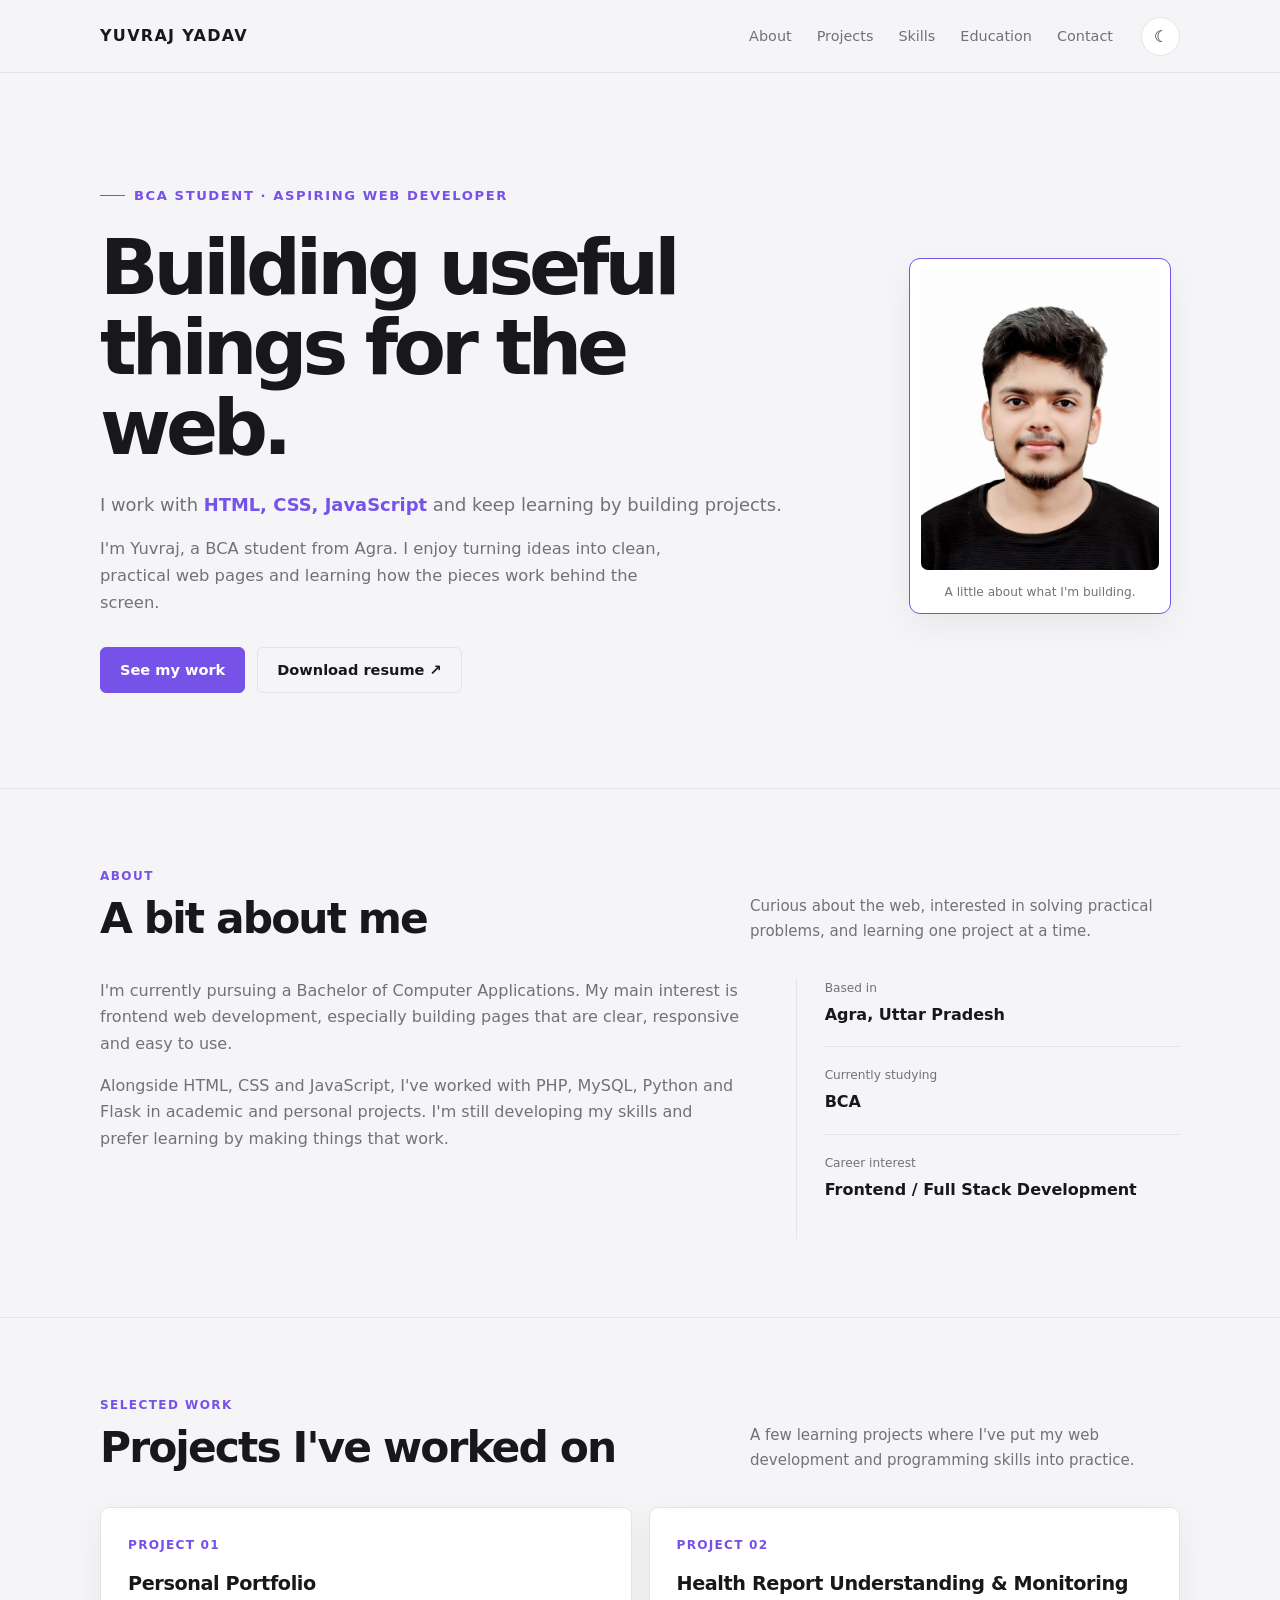
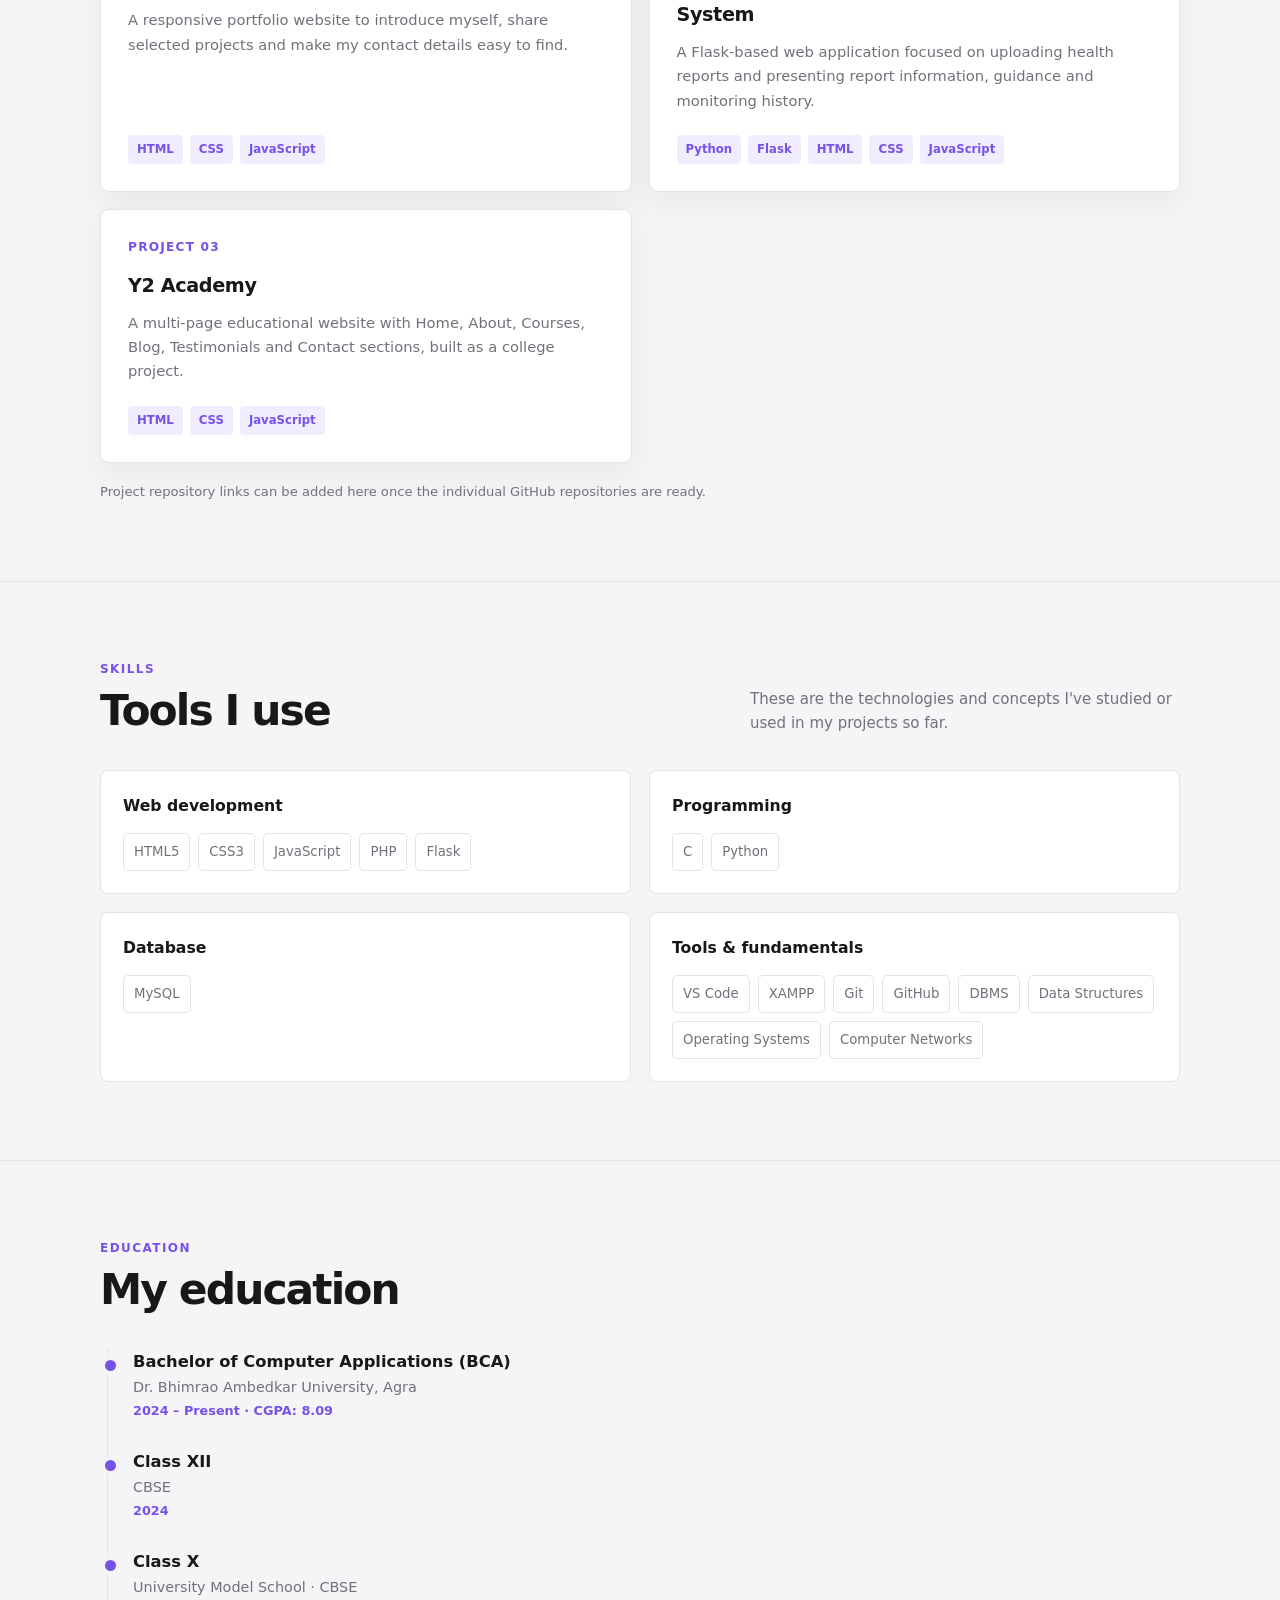
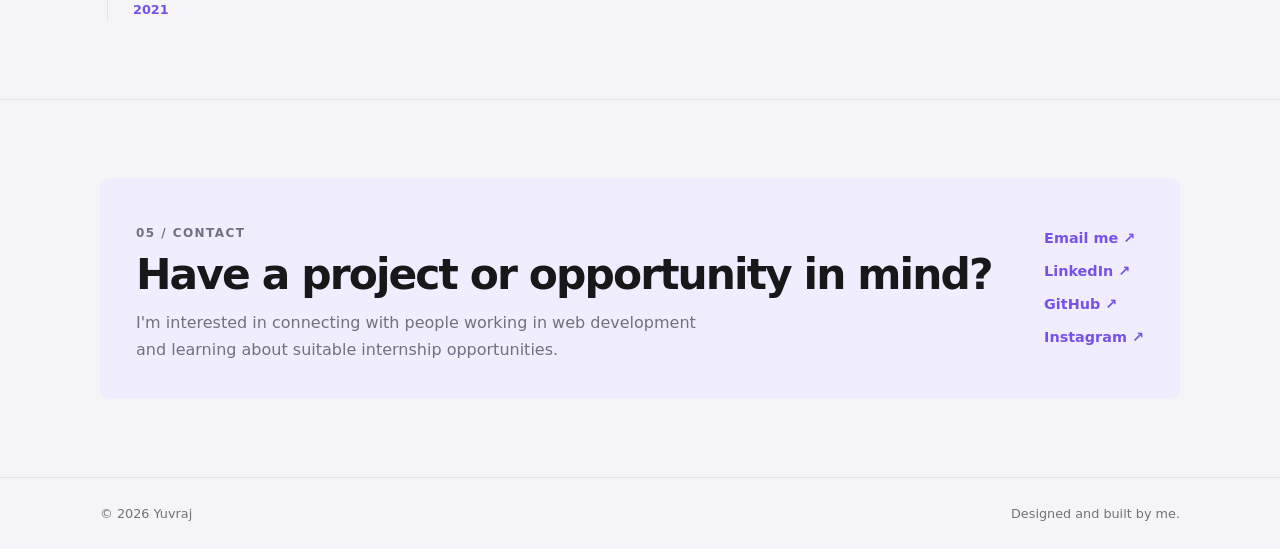
==== index.html @ c0ae5e7b "Add files via upload" ====
<!DOCTYPE html>
<html lang="en">
<head>
  <meta charset="UTF-8">
  <meta name="viewport" content="width=device-width, initial-scale=1.0">
  <meta name="description" content="Portfolio of Yuvraj Yadav, a BCA student and aspiring web developer.">
  <title>Yuvraj Yadav | Web Developer</title>
  <style>
    :root {
      --bg: #f5f5f7;
      --surface: #ffffff;
      --text: #18181b;
      --muted: #71717a;
      --line: #e4e4e7;
      --accent: #7652e8;
      --accent-soft: #f0edff;
      --nav: rgba(245, 245, 247, .92);
      --shadow: 0 12px 35px rgba(24, 24, 27, .055);
    }

    body.dark {
      --bg: #111114;
      --surface: #1b1b20;
      --text: #f4f4f5;
      --muted: #a1a1aa;
      --line: #303036;
      --accent: #a78bfa;
      --accent-soft: #29213d;
      --nav: rgba(17, 17, 20, .92);
      --shadow: 0 12px 35px rgba(0, 0, 0, .24);
    }

    * { box-sizing: border-box; margin: 0; padding: 0; }
    html { scroll-behavior: smooth; scroll-padding-top: 90px; }
    body {
      font-family: Inter, ui-sans-serif, system-ui, -apple-system, BlinkMacSystemFont, "Segoe UI", sans-serif;
      background: var(--bg);
      color: var(--text);
      line-height: 1.65;
      transition: background .25s ease, color .25s ease;
    }
    a { color: inherit; }
    .container { width: min(1080px, calc(100% - 44px)); margin: 0 auto; }

    .site-header {
      position: sticky; top: 0; z-index: 20;
      background: var(--nav); backdrop-filter: blur(14px);
      border-bottom: 1px solid var(--line);
    }
    nav {
      min-height: 72px; display: flex; align-items: center;
      justify-content: space-between; gap: 24px;
    }
    .brand {
      font-size: 1rem; font-weight: 800; letter-spacing: .08em;
      text-decoration: none;
    }
    .nav-right { display: flex; align-items: center; gap: 28px; }
    .nav-links { display: flex; align-items: center; gap: 25px; list-style: none; }
    .nav-links a {
      color: var(--muted); text-decoration: none; font-size: .9rem;
      transition: color .2s ease;
    }
    .nav-links a:hover, .nav-links a:focus-visible { color: var(--accent); }
    .theme-toggle {
      border: 1px solid var(--line); background: var(--surface); color: var(--text);
      border-radius: 999px; width: 39px; height: 39px; cursor: pointer;
      font-size: 1rem;
    }
    .menu-toggle { display: none; }

    .hero { padding: 105px 0 95px; }
    .hero-layout {
      display: grid; grid-template-columns: minmax(0, 1fr) 280px;
      align-items: center; gap: 48px;
    }
    .eyebrow {
      display: inline-flex; align-items: center; gap: 9px;
      color: var(--accent); font-size: .82rem; font-weight: 700;
      letter-spacing: .12em; text-transform: uppercase; margin-bottom: 22px;
    }
    .eyebrow::before { content: ""; width: 25px; height: 1px; background: currentColor; }
    h1 {
      max-width: 720px; font-size: clamp(2.7rem, 6vw, 5rem);
      line-height: 1.04; letter-spacing: -.065em; font-weight: 750;
    }
    .hero-role { margin-top: 22px; color: var(--muted); font-size: 1.12rem; }
    .hero-role span { color: var(--accent); font-weight: 700; }
    .hero-copy { max-width: 590px; margin-top: 17px; color: var(--muted); font-size: 1.02rem; }
    .hero-actions { display: flex; flex-wrap: wrap; gap: 12px; margin-top: 30px; }
    .button {
      display: inline-flex; align-items: center; justify-content: center;
      min-height: 46px; padding: 0 19px; border-radius: 6px;
      border: 1px solid var(--accent); background: var(--accent);
      color: #fff; text-decoration: none; font-weight: 650; font-size: .91rem;
      transition: transform .2s ease, background .2s ease;
    }
    .button:hover { transform: translateY(-2px); }
    .button.secondary { background: transparent; color: var(--text); border-color: var(--line); }
    .portrait-wrap {
      justify-self: center; align-self: center; position: relative; width: 262px;
      padding: 11px; border: 1px solid var(--accent); border-radius: 11px;
      background: var(--surface); box-shadow: var(--shadow);
    }
    .portrait-wrap::after { content: none; }
    .profile-img {
      display: block; width: 100%; height: 300px; object-fit: cover;
      object-position: center top; border-radius: 7px; background: var(--accent-soft);
    }
    .photo-note { color: var(--muted); font-size: .76rem; margin-top: 12px; text-align: center; }

    .section { padding: 78px 0; border-top: 1px solid var(--line); }
    .section-heading {
      display: flex; justify-content: space-between; align-items: end;
      gap: 24px; margin-bottom: 34px;
    }
    .section-kicker {
      color: var(--accent); text-transform: uppercase; letter-spacing: .12em;
      font-size: .75rem; font-weight: 750; margin-bottom: 8px;
    }
    h2 { font-size: clamp(1.9rem, 4vw, 2.65rem); line-height: 1.15; letter-spacing: -.045em; }
    .section-intro { max-width: 430px; color: var(--muted); font-size: .94rem; }
    .about-grid { display: grid; grid-template-columns: 1.25fr .75fr; gap: 55px; }
    .about-copy p { color: var(--muted); margin-bottom: 16px; }
    .quick-facts { border-left: 1px solid var(--line); padding-left: 28px; }
    .fact { padding: 0 0 18px; margin-bottom: 18px; border-bottom: 1px solid var(--line); }
    .fact:last-child { border-bottom: 0; }
    .fact-label { display: block; color: var(--muted); font-size: .76rem; margin-bottom: 4px; }
    .fact-value { font-weight: 650; }

    .project-grid { display: grid; grid-template-columns: repeat(2, 1fr); gap: 17px; }
    .project-card {
      padding: 27px; background: var(--surface); border: 1px solid var(--line);
      border-radius: 9px; box-shadow: var(--shadow); min-height: 225px;
      display: flex; flex-direction: column;
    }
    .project-number { color: var(--accent); font-size: .76rem; font-weight: 750; letter-spacing: .1em; }
    .project-card h3 { font-size: 1.2rem; margin: 13px 0 9px; letter-spacing: -.02em; }
    .project-card p { color: var(--muted); font-size: .92rem; }
    .tags { display: flex; flex-wrap: wrap; gap: 7px; margin-top: auto; padding-top: 22px; }
    .tag {
      background: var(--accent-soft); color: var(--accent); border-radius: 4px;
      padding: 5px 9px; font-size: .73rem; font-weight: 650;
    }
    .project-footnote { color: var(--muted); font-size: .82rem; margin-top: 18px; }

    .skills-layout { display: grid; grid-template-columns: repeat(2, 1fr); gap: 18px; }
    .skill-group { background: var(--surface); border: 1px solid var(--line); border-radius: 8px; padding: 22px; }
    .skill-group h3 { font-size: .98rem; margin-bottom: 14px; }
    .skill-list { display: flex; flex-wrap: wrap; gap: 8px; }
    .skill-item {
      border: 1px solid var(--line); border-radius: 5px;
      padding: 7px 10px; color: var(--muted); font-size: .83rem;
    }

    .education-list { border-left: 1px solid var(--line); margin-left: 7px; padding-left: 25px; }
    .education-item { position: relative; padding: 0 0 28px; }
    .education-item:last-child { padding-bottom: 0; }
    .education-item::before {
      content: ""; position: absolute; left: -31px; top: 8px;
      width: 11px; height: 11px; border-radius: 50%;
      background: var(--accent); border: 3px solid var(--bg);
    }
    .education-item h3 { font-size: 1.02rem; }
    .education-item p { color: var(--muted); font-size: .9rem; }
    .education-meta { color: var(--accent) !important; font-size: .8rem !important; font-weight: 650; }

    .contact-panel {
      display: grid; grid-template-columns: 1fr auto; align-items: center; gap: 30px;
      background: var(--accent-soft); border-radius: 10px; padding: 36px;
    }
    .contact-panel p { color: var(--muted); max-width: 560px; margin-top: 10px; }
    .contact-links { display: flex; flex-direction: column; gap: 9px; align-items: flex-start; }
    .contact-links a { color: var(--accent); font-weight: 650; text-decoration: none; font-size: .9rem; }
    .contact-links a:hover { text-decoration: underline; }
    footer { border-top: 1px solid var(--line); padding: 25px 0; color: var(--muted); font-size: .8rem; }
    .footer-inner { display: flex; justify-content: space-between; gap: 15px; flex-wrap: wrap; }

    @media (max-width: 760px) {
      .hero { padding: 72px 0 65px; }
      .hero-layout { grid-template-columns: 1fr; gap: 40px; }
      .portrait-wrap { justify-self: start; margin: 0 0 0 12px; width: min(262px, calc(100% - 12px)); }
      .profile-img { width: 100%; height: 230px; }
      .photo-note { text-align: left; }
      .nav-right { gap: 12px; }
      .nav-links { gap: 13px; flex-wrap: wrap; justify-content: flex-end; }
      .nav-links a { font-size: .8rem; }
      .about-grid { grid-template-columns: 1fr; gap: 25px; }
      .quick-facts { border-left: 0; border-top: 1px solid var(--line); padding: 22px 0 0; }
      .section-heading { display: block; }
      .section-intro { margin-top: 13px; }
      .contact-panel { grid-template-columns: 1fr; }
      .contact-links { flex-direction: row; flex-wrap: wrap; gap: 15px; }
    }
    @media (max-width: 520px) {
      .container { width: min(100% - 32px, 1080px); }
      nav { min-height: 65px; align-items: flex-start; padding: 15px 0; }
      .nav-right { align-items: flex-start; }
      .nav-links { max-width: 245px; gap: 7px 12px; }
      .nav-links a { font-size: .74rem; }
      .theme-toggle { flex: 0 0 36px; width: 36px; height: 36px; }
      .hero { padding-top: 60px; }
      .project-grid, .skills-layout { grid-template-columns: 1fr; }
      .project-card { min-height: 205px; }
      .section { padding: 60px 0; }
      .contact-panel { padding: 25px; }
      .footer-inner { display: block; }
      .footer-inner span { display: block; margin-top: 5px; }
    }
    @media (prefers-reduced-motion: reduce) {
      html { scroll-behavior: auto; }
      *, *::before, *::after { transition-duration: .01ms !important; }
    }
  </style>
</head>
<body>
  <header class="site-header">
    <nav class="container" aria-label="Main navigation">
      <a class="brand" href="#home">YUVRAJ YADAV</a>
      <div class="nav-right">
        <ul class="nav-links">
          <li><a href="#about">About</a></li>
          <li><a href="#projects">Projects</a></li>
          <li><a href="#skills">Skills</a></li>
          <li><a href="#education">Education</a></li>
          <li><a href="#contact">Contact</a></li>
        </ul>
        <button class="theme-toggle" id="theme-btn" type="button" aria-label="Switch colour theme">☾</button>
      </div>
    </nav>
  </header>

  <main>
    <section class="hero container" id="home">
      <div class="hero-layout">
        <div>
          <p class="eyebrow">BCA Student · Aspiring Web Developer</p>
          <h1>Building useful things for the web.</h1>
          <p class="hero-role">I work with <span>HTML, CSS, JavaScript</span> and keep learning by building projects.</p>
          <p class="hero-copy">
            I'm Yuvraj, a BCA student from Agra. I enjoy turning ideas into clean,
            practical web pages and learning how the pieces work behind the screen.
          </p>
          <div class="hero-actions">
            <a class="button" href="#projects">See my work</a>
            <a class="button secondary" href="Yuvraj_ATS_Resume.pdf" download>Download resume ↗</a>
          </div>
        </div>
        <div class="portrait-wrap">
          <img class="profile-img" src="profile.jpeg" alt="Portrait of Yuvraj Yadav">
          <p class="photo-note">A little about what I'm building.</p>
        </div>
      </div>
    </section>

    <section class="section" id="about">
      <div class="container">
        <div class="section-heading">
          <div><p class="section-kicker">About</p><h2>A bit about me</h2></div>
          <p class="section-intro">Curious about the web, interested in solving practical problems, and learning one project at a time.</p>
        </div>
        <div class="about-grid">
          <div class="about-copy">
            <p>
              I'm currently pursuing a Bachelor of Computer Applications. My main
              interest is frontend web development, especially building pages that
              are clear, responsive and easy to use.
            </p>
            <p>
              Alongside HTML, CSS and JavaScript, I've worked with PHP, MySQL,
              Python and Flask in academic and personal projects. I'm still
              developing my skills and prefer learning by making things that work.
            </p>
          </div>
          <div class="quick-facts">
            <div class="fact"><span class="fact-label">Based in</span><span class="fact-value">Agra, Uttar Pradesh</span></div>
            <div class="fact"><span class="fact-label">Currently studying</span><span class="fact-value">BCA</span></div>
            <div class="fact"><span class="fact-label">Career interest</span><span class="fact-value">Frontend / Full Stack Development</span></div>
          </div>
        </div>
      </div>
    </section>

    <section class="section" id="projects">
      <div class="container">
        <div class="section-heading">
          <div><p class="section-kicker">Selected work</p><h2>Projects I've worked on</h2></div>
          <p class="section-intro">A few learning projects where I've put my web development and programming skills into practice.</p>
        </div>
        <div class="project-grid">
          <article class="project-card">
            <span class="project-number">PROJECT 01</span>
            <h3>Personal Portfolio</h3>
            <p>A responsive portfolio website to introduce myself, share selected projects and make my contact details easy to find.</p>
            <div class="tags"><span class="tag">HTML</span><span class="tag">CSS</span><span class="tag">JavaScript</span></div>
          </article>
          <article class="project-card">
            <span class="project-number">PROJECT 02</span>
            <h3>Health Report Understanding &amp; Monitoring System</h3>
            <p>A Flask-based web application focused on uploading health reports and presenting report information, guidance and monitoring history.</p>
            <div class="tags"><span class="tag">Python</span><span class="tag">Flask</span><span class="tag">HTML</span><span class="tag">CSS</span><span class="tag">JavaScript</span></div>
          </article>
          <article class="project-card">
            <span class="project-number">PROJECT 03</span>
            <h3>Y2 Academy</h3>
            <p>A multi-page educational website with Home, About, Courses, Blog, Testimonials and Contact sections, built as a college project.</p>
            <div class="tags"><span class="tag">HTML</span><span class="tag">CSS</span><span class="tag">JavaScript</span></div>
          </article>
        </div>
        <p class="project-footnote">Project repository links can be added here once the individual GitHub repositories are ready.</p>
      </div>
    </section>

    <section class="section" id="skills">
      <div class="container">
        <div class="section-heading">
          <div><p class="section-kicker">Skills</p><h2>Tools I use</h2></div>
          <p class="section-intro">These are the technologies and concepts I've studied or used in my projects so far.</p>
        </div>
        <div class="skills-layout">
          <div class="skill-group"><h3>Web development</h3><div class="skill-list"><span class="skill-item">HTML5</span><span class="skill-item">CSS3</span><span class="skill-item">JavaScript</span><span class="skill-item">PHP</span><span class="skill-item">Flask</span></div></div>
          <div class="skill-group"><h3>Programming</h3><div class="skill-list"><span class="skill-item">C</span><span class="skill-item">Python</span></div></div>
          <div class="skill-group"><h3>Database</h3><div class="skill-list"><span class="skill-item">MySQL</span></div></div>
          <div class="skill-group"><h3>Tools &amp; fundamentals</h3><div class="skill-list"><span class="skill-item">VS Code</span><span class="skill-item">XAMPP</span><span class="skill-item">Git</span><span class="skill-item">GitHub</span><span class="skill-item">DBMS</span><span class="skill-item">Data Structures</span><span class="skill-item">Operating Systems</span><span class="skill-item">Computer Networks</span></div></div>
        </div>
      </div>
    </section>

    <section class="section" id="education">
      <div class="container">
        <div class="section-heading">
          <div><p class="section-kicker">Education</p><h2>My education</h2></div>
        </div>
        <div class="education-list">
          <article class="education-item">
            <h3>Bachelor of Computer Applications (BCA)</h3>
            <p>Dr. Bhimrao Ambedkar University, Agra</p>
            <p class="education-meta">2024 – Present · CGPA: 8.09</p>
          </article>
          <article class="education-item">
            <h3>Class XII</h3>
            <p>CBSE</p>
            <p class="education-meta">2024</p>
          </article>
          <article class="education-item">
            <h3>Class X</h3>
            <p>University Model School · CBSE</p>
            <p class="education-meta">2021</p>
          </article>
        </div>
      </div>
    </section>

    <section class="section" id="contact">
      <div class="container">
        <div class="contact-panel">
          <div>
            <p class="section-kicker">05 / Contact</p>
            <h2>Have a project or opportunity in mind?</h2>
            <p>I'm interested in connecting with people working in web development and learning about suitable internship opportunities.</p>
          </div>
          <div class="contact-links">
            <a href="mailto:edit.by.y2@gmail.com">Email me ↗</a>
            <a href="https://www.linkedin.com/in/yuvraj-yadav-483111361/" target="_blank" rel="noopener noreferrer">LinkedIn ↗</a>
            <a href="https://github.com/raosahab05" target="_blank" rel="noopener noreferrer">GitHub ↗</a>
            <a href="https://www.instagram.com/yadav_yuv_raj/" target="_blank" rel="noopener noreferrer">Instagram ↗</a>
          </div>
        </div>
      </div>
    </section>
  </main>

  <footer>
    <div class="container footer-inner">
      <p>© <span id="year"></span> Yuvraj </p>
      <span>Designed and built by me.</span>
    </div>
  </footer>

  <script>
    const themeButton = document.getElementById("theme-btn");

    themeButton.addEventListener("click", () => {
      document.body.classList.toggle("dark");
      const isDark = document.body.classList.contains("dark");
      themeButton.textContent = isDark ? "☀" : "☾";
      themeButton.setAttribute("aria-label", isDark ? "Switch to light theme" : "Switch to dark theme");
    });

    document.getElementById("year").textContent = new Date().getFullYear();
  </script>
</body>
</html>
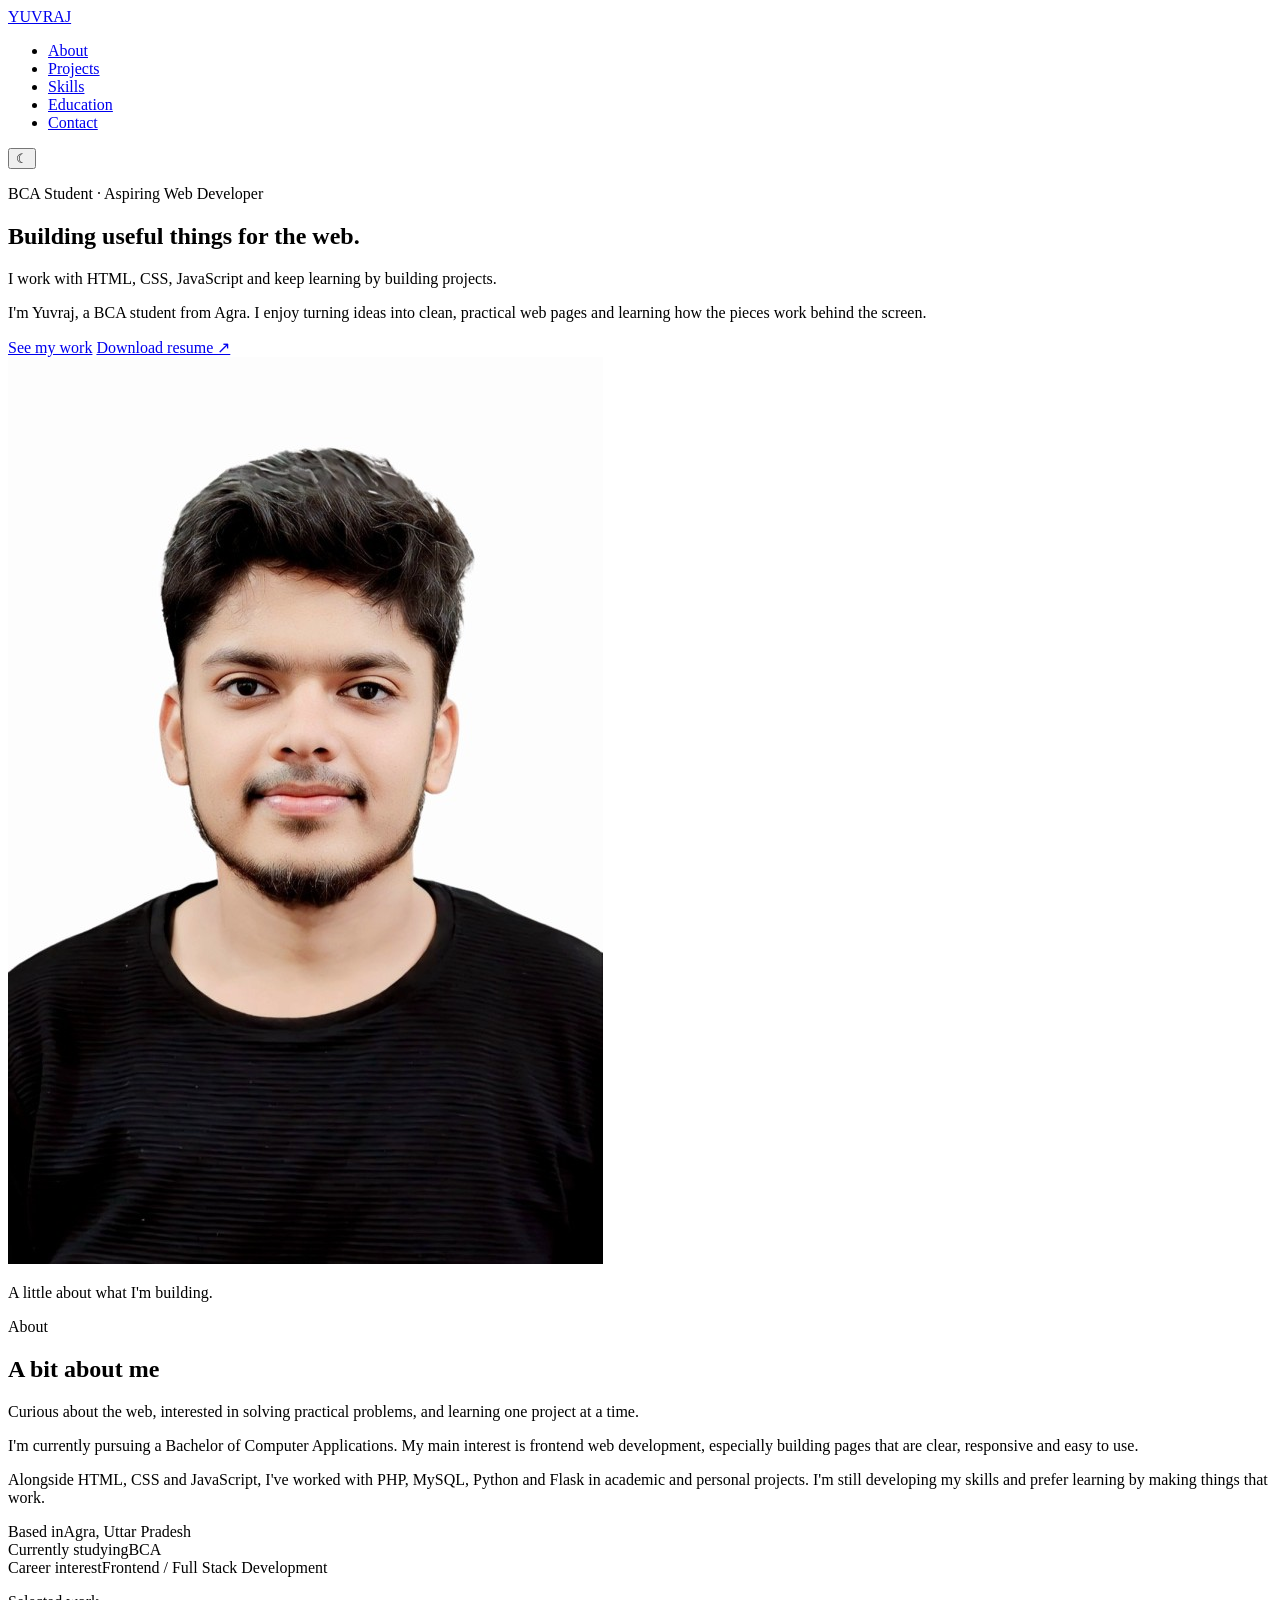
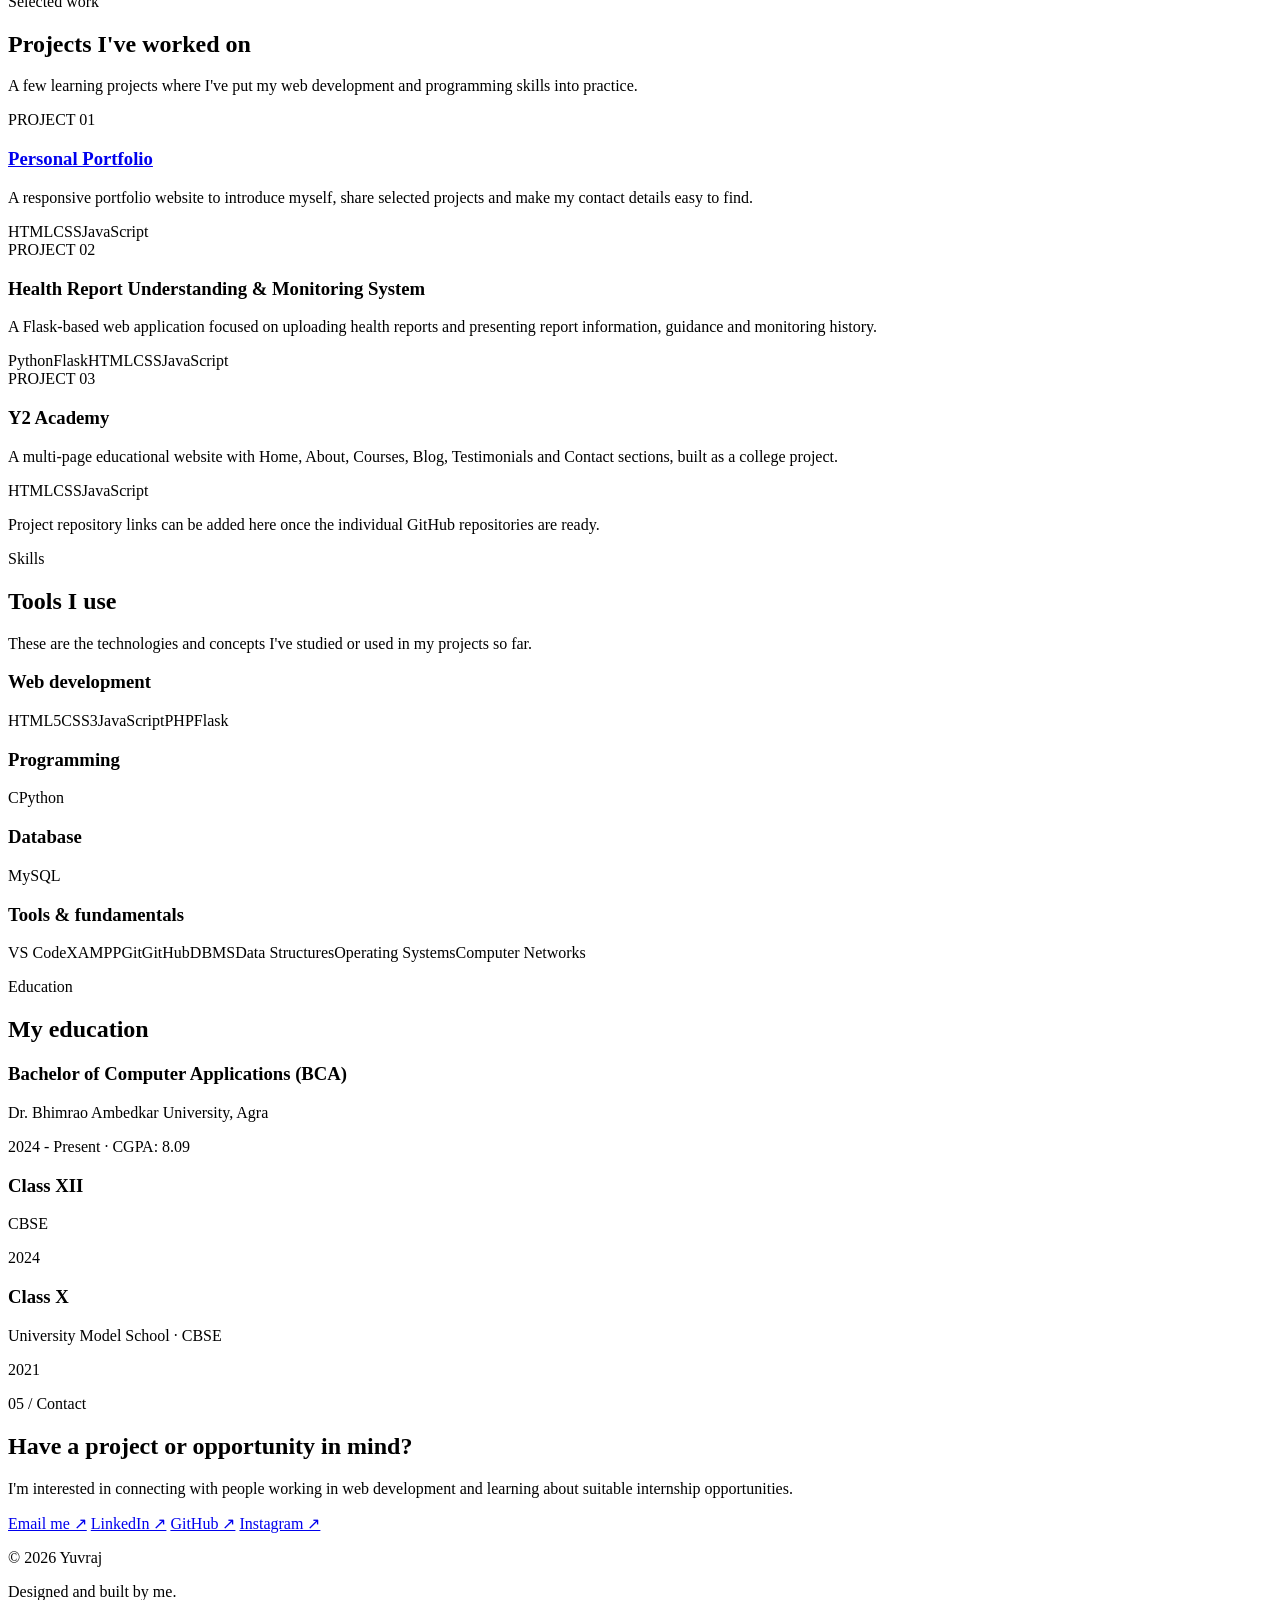
==== commit 62013e9c: "Refactor index.html for improved structure and styling Updated the HTML structure and styles for the" ====
--- a/index.html
+++ b/index.html
@@ -3,220 +3,14 @@
 <head>
   <meta charset="UTF-8">
   <meta name="viewport" content="width=device-width, initial-scale=1.0">
-  <meta name="description" content="Portfolio of Yuvraj Yadav, a BCA student and aspiring web developer.">
-  <title>Yuvraj Yadav | Web Developer</title>
-  <style>
-    :root {
-      --bg: #f5f5f7;
-      --surface: #ffffff;
-      --text: #18181b;
-      --muted: #71717a;
-      --line: #e4e4e7;
-      --accent: #7652e8;
-      --accent-soft: #f0edff;
-      --nav: rgba(245, 245, 247, .92);
-      --shadow: 0 12px 35px rgba(24, 24, 27, .055);
-    }
-
-    body.dark {
-      --bg: #111114;
-      --surface: #1b1b20;
-      --text: #f4f4f5;
-      --muted: #a1a1aa;
-      --line: #303036;
-      --accent: #a78bfa;
-      --accent-soft: #29213d;
-      --nav: rgba(17, 17, 20, .92);
-      --shadow: 0 12px 35px rgba(0, 0, 0, .24);
-    }
-
-    * { box-sizing: border-box; margin: 0; padding: 0; }
-    html { scroll-behavior: smooth; scroll-padding-top: 90px; }
-    body {
-      font-family: Inter, ui-sans-serif, system-ui, -apple-system, BlinkMacSystemFont, "Segoe UI", sans-serif;
-      background: var(--bg);
-      color: var(--text);
-      line-height: 1.65;
-      transition: background .25s ease, color .25s ease;
-    }
-    a { color: inherit; }
-    .container { width: min(1080px, calc(100% - 44px)); margin: 0 auto; }
-
-    .site-header {
-      position: sticky; top: 0; z-index: 20;
-      background: var(--nav); backdrop-filter: blur(14px);
-      border-bottom: 1px solid var(--line);
-    }
-    nav {
-      min-height: 72px; display: flex; align-items: center;
-      justify-content: space-between; gap: 24px;
-    }
-    .brand {
-      font-size: 1rem; font-weight: 800; letter-spacing: .08em;
-      text-decoration: none;
-    }
-    .nav-right { display: flex; align-items: center; gap: 28px; }
-    .nav-links { display: flex; align-items: center; gap: 25px; list-style: none; }
-    .nav-links a {
-      color: var(--muted); text-decoration: none; font-size: .9rem;
-      transition: color .2s ease;
-    }
-    .nav-links a:hover, .nav-links a:focus-visible { color: var(--accent); }
-    .theme-toggle {
-      border: 1px solid var(--line); background: var(--surface); color: var(--text);
-      border-radius: 999px; width: 39px; height: 39px; cursor: pointer;
-      font-size: 1rem;
-    }
-    .menu-toggle { display: none; }
-
-    .hero { padding: 105px 0 95px; }
-    .hero-layout {
-      display: grid; grid-template-columns: minmax(0, 1fr) 280px;
-      align-items: center; gap: 48px;
-    }
-    .eyebrow {
-      display: inline-flex; align-items: center; gap: 9px;
-      color: var(--accent); font-size: .82rem; font-weight: 700;
-      letter-spacing: .12em; text-transform: uppercase; margin-bottom: 22px;
-    }
-    .eyebrow::before { content: ""; width: 25px; height: 1px; background: currentColor; }
-    h1 {
-      max-width: 720px; font-size: clamp(2.7rem, 6vw, 5rem);
-      line-height: 1.04; letter-spacing: -.065em; font-weight: 750;
-    }
-    .hero-role { margin-top: 22px; color: var(--muted); font-size: 1.12rem; }
-    .hero-role span { color: var(--accent); font-weight: 700; }
-    .hero-copy { max-width: 590px; margin-top: 17px; color: var(--muted); font-size: 1.02rem; }
-    .hero-actions { display: flex; flex-wrap: wrap; gap: 12px; margin-top: 30px; }
-    .button {
-      display: inline-flex; align-items: center; justify-content: center;
-      min-height: 46px; padding: 0 19px; border-radius: 6px;
-      border: 1px solid var(--accent); background: var(--accent);
-      color: #fff; text-decoration: none; font-weight: 650; font-size: .91rem;
-      transition: transform .2s ease, background .2s ease;
-    }
-    .button:hover { transform: translateY(-2px); }
-    .button.secondary { background: transparent; color: var(--text); border-color: var(--line); }
-    .portrait-wrap {
-      justify-self: center; align-self: center; position: relative; width: 262px;
-      padding: 11px; border: 1px solid var(--accent); border-radius: 11px;
-      background: var(--surface); box-shadow: var(--shadow);
-    }
-    .portrait-wrap::after { content: none; }
-    .profile-img {
-      display: block; width: 100%; height: 300px; object-fit: cover;
-      object-position: center top; border-radius: 7px; background: var(--accent-soft);
-    }
-    .photo-note { color: var(--muted); font-size: .76rem; margin-top: 12px; text-align: center; }
-
-    .section { padding: 78px 0; border-top: 1px solid var(--line); }
-    .section-heading {
-      display: flex; justify-content: space-between; align-items: end;
-      gap: 24px; margin-bottom: 34px;
-    }
-    .section-kicker {
-      color: var(--accent); text-transform: uppercase; letter-spacing: .12em;
-      font-size: .75rem; font-weight: 750; margin-bottom: 8px;
-    }
-    h2 { font-size: clamp(1.9rem, 4vw, 2.65rem); line-height: 1.15; letter-spacing: -.045em; }
-    .section-intro { max-width: 430px; color: var(--muted); font-size: .94rem; }
-    .about-grid { display: grid; grid-template-columns: 1.25fr .75fr; gap: 55px; }
-    .about-copy p { color: var(--muted); margin-bottom: 16px; }
-    .quick-facts { border-left: 1px solid var(--line); padding-left: 28px; }
-    .fact { padding: 0 0 18px; margin-bottom: 18px; border-bottom: 1px solid var(--line); }
-    .fact:last-child { border-bottom: 0; }
-    .fact-label { display: block; color: var(--muted); font-size: .76rem; margin-bottom: 4px; }
-    .fact-value { font-weight: 650; }
-
-    .project-grid { display: grid; grid-template-columns: repeat(2, 1fr); gap: 17px; }
-    .project-card {
-      padding: 27px; background: var(--surface); border: 1px solid var(--line);
-      border-radius: 9px; box-shadow: var(--shadow); min-height: 225px;
-      display: flex; flex-direction: column;
-    }
-    .project-number { color: var(--accent); font-size: .76rem; font-weight: 750; letter-spacing: .1em; }
-    .project-card h3 { font-size: 1.2rem; margin: 13px 0 9px; letter-spacing: -.02em; }
-    .project-card p { color: var(--muted); font-size: .92rem; }
-    .tags { display: flex; flex-wrap: wrap; gap: 7px; margin-top: auto; padding-top: 22px; }
-    .tag {
-      background: var(--accent-soft); color: var(--accent); border-radius: 4px;
-      padding: 5px 9px; font-size: .73rem; font-weight: 650;
-    }
-    .project-footnote { color: var(--muted); font-size: .82rem; margin-top: 18px; }
-
-    .skills-layout { display: grid; grid-template-columns: repeat(2, 1fr); gap: 18px; }
-    .skill-group { background: var(--surface); border: 1px solid var(--line); border-radius: 8px; padding: 22px; }
-    .skill-group h3 { font-size: .98rem; margin-bottom: 14px; }
-    .skill-list { display: flex; flex-wrap: wrap; gap: 8px; }
-    .skill-item {
-      border: 1px solid var(--line); border-radius: 5px;
-      padding: 7px 10px; color: var(--muted); font-size: .83rem;
-    }
-
-    .education-list { border-left: 1px solid var(--line); margin-left: 7px; padding-left: 25px; }
-    .education-item { position: relative; padding: 0 0 28px; }
-    .education-item:last-child { padding-bottom: 0; }
-    .education-item::before {
-      content: ""; position: absolute; left: -31px; top: 8px;
-      width: 11px; height: 11px; border-radius: 50%;
-      background: var(--accent); border: 3px solid var(--bg);
-    }
-    .education-item h3 { font-size: 1.02rem; }
-    .education-item p { color: var(--muted); font-size: .9rem; }
-    .education-meta { color: var(--accent) !important; font-size: .8rem !important; font-weight: 650; }
-
-    .contact-panel {
-      display: grid; grid-template-columns: 1fr auto; align-items: center; gap: 30px;
-      background: var(--accent-soft); border-radius: 10px; padding: 36px;
-    }
-    .contact-panel p { color: var(--muted); max-width: 560px; margin-top: 10px; }
-    .contact-links { display: flex; flex-direction: column; gap: 9px; align-items: flex-start; }
-    .contact-links a { color: var(--accent); font-weight: 650; text-decoration: none; font-size: .9rem; }
-    .contact-links a:hover { text-decoration: underline; }
-    footer { border-top: 1px solid var(--line); padding: 25px 0; color: var(--muted); font-size: .8rem; }
-    .footer-inner { display: flex; justify-content: space-between; gap: 15px; flex-wrap: wrap; }
-
-    @media (max-width: 760px) {
-      .hero { padding: 72px 0 65px; }
-      .hero-layout { grid-template-columns: 1fr; gap: 40px; }
-      .portrait-wrap { justify-self: start; margin: 0 0 0 12px; width: min(262px, calc(100% - 12px)); }
-      .profile-img { width: 100%; height: 230px; }
-      .photo-note { text-align: left; }
-      .nav-right { gap: 12px; }
-      .nav-links { gap: 13px; flex-wrap: wrap; justify-content: flex-end; }
-      .nav-links a { font-size: .8rem; }
-      .about-grid { grid-template-columns: 1fr; gap: 25px; }
-      .quick-facts { border-left: 0; border-top: 1px solid var(--line); padding: 22px 0 0; }
-      .section-heading { display: block; }
-      .section-intro { margin-top: 13px; }
-      .contact-panel { grid-template-columns: 1fr; }
-      .contact-links { flex-direction: row; flex-wrap: wrap; gap: 15px; }
-    }
-    @media (max-width: 520px) {
-      .container { width: min(100% - 32px, 1080px); }
-      nav { min-height: 65px; align-items: flex-start; padding: 15px 0; }
-      .nav-right { align-items: flex-start; }
-      .nav-links { max-width: 245px; gap: 7px 12px; }
-      .nav-links a { font-size: .74rem; }
-      .theme-toggle { flex: 0 0 36px; width: 36px; height: 36px; }
-      .hero { padding-top: 60px; }
-      .project-grid, .skills-layout { grid-template-columns: 1fr; }
-      .project-card { min-height: 205px; }
-      .section { padding: 60px 0; }
-      .contact-panel { padding: 25px; }
-      .footer-inner { display: block; }
-      .footer-inner span { display: block; margin-top: 5px; }
-    }
-    @media (prefers-reduced-motion: reduce) {
-      html { scroll-behavior: auto; }
-      *, *::before, *::after { transition-duration: .01ms !important; }
-    }
-  </style>
+  <meta name="description" content="Portfolio of Yuvraj, a BCA student and aspiring web developer.">
+  <title>Yuvraj | Web Developer</title>
+  <link rel="stylesheet" href="style.css">
 </head>
 <body>
   <header class="site-header">
     <nav class="container" aria-label="Main navigation">
-      <a class="brand" href="#home">YUVRAJ YADAV</a>
+      <a class="brand" href="#home">YUVRAJ</a>
       <div class="nav-right">
         <ul class="nav-links">
           <li><a href="#about">About</a></li>
@@ -290,7 +84,11 @@
         <div class="project-grid">
           <article class="project-card">
             <span class="project-number">PROJECT 01</span>
-            <h3>Personal Portfolio</h3>
+            <h3>
+              <a href="https://portfolio-weld-seven-55.vercel.app" target="_blank" rel="noopener noreferrer">
+                Personal Portfolio
+              </a>
+            </h3>
             <p>A responsive portfolio website to introduce myself, share selected projects and make my contact details easy to find.</p>
             <div class="tags"><span class="tag">HTML</span><span class="tag">CSS</span><span class="tag">JavaScript</span></div>
           </article>
@@ -335,7 +133,7 @@
           <article class="education-item">
             <h3>Bachelor of Computer Applications (BCA)</h3>
             <p>Dr. Bhimrao Ambedkar University, Agra</p>
-            <p class="education-meta">2024 – Present · CGPA: 8.09</p>
+            <p class="education-meta">2024 - Present · CGPA: 8.09</p>
           </article>
           <article class="education-item">
             <h3>Class XII</h3>
@@ -360,7 +158,7 @@
             <p>I'm interested in connecting with people working in web development and learning about suitable internship opportunities.</p>
           </div>
           <div class="contact-links">
-            <a href="mailto:edit.by.y2@gmail.com">Email me ↗</a>
+            <a href="mailto:yuvrajvy1808@gmail.com">Email me ↗</a>
             <a href="https://www.linkedin.com/in/yuvraj-yadav-483111361/" target="_blank" rel="noopener noreferrer">LinkedIn ↗</a>
             <a href="https://github.com/raosahab05" target="_blank" rel="noopener noreferrer">GitHub ↗</a>
             <a href="https://www.instagram.com/yadav_yuv_raj/" target="_blank" rel="noopener noreferrer">Instagram ↗</a>
@@ -390,4 +188,4 @@
     document.getElementById("year").textContent = new Date().getFullYear();
   </script>
 </body>
-</html>+</html>
